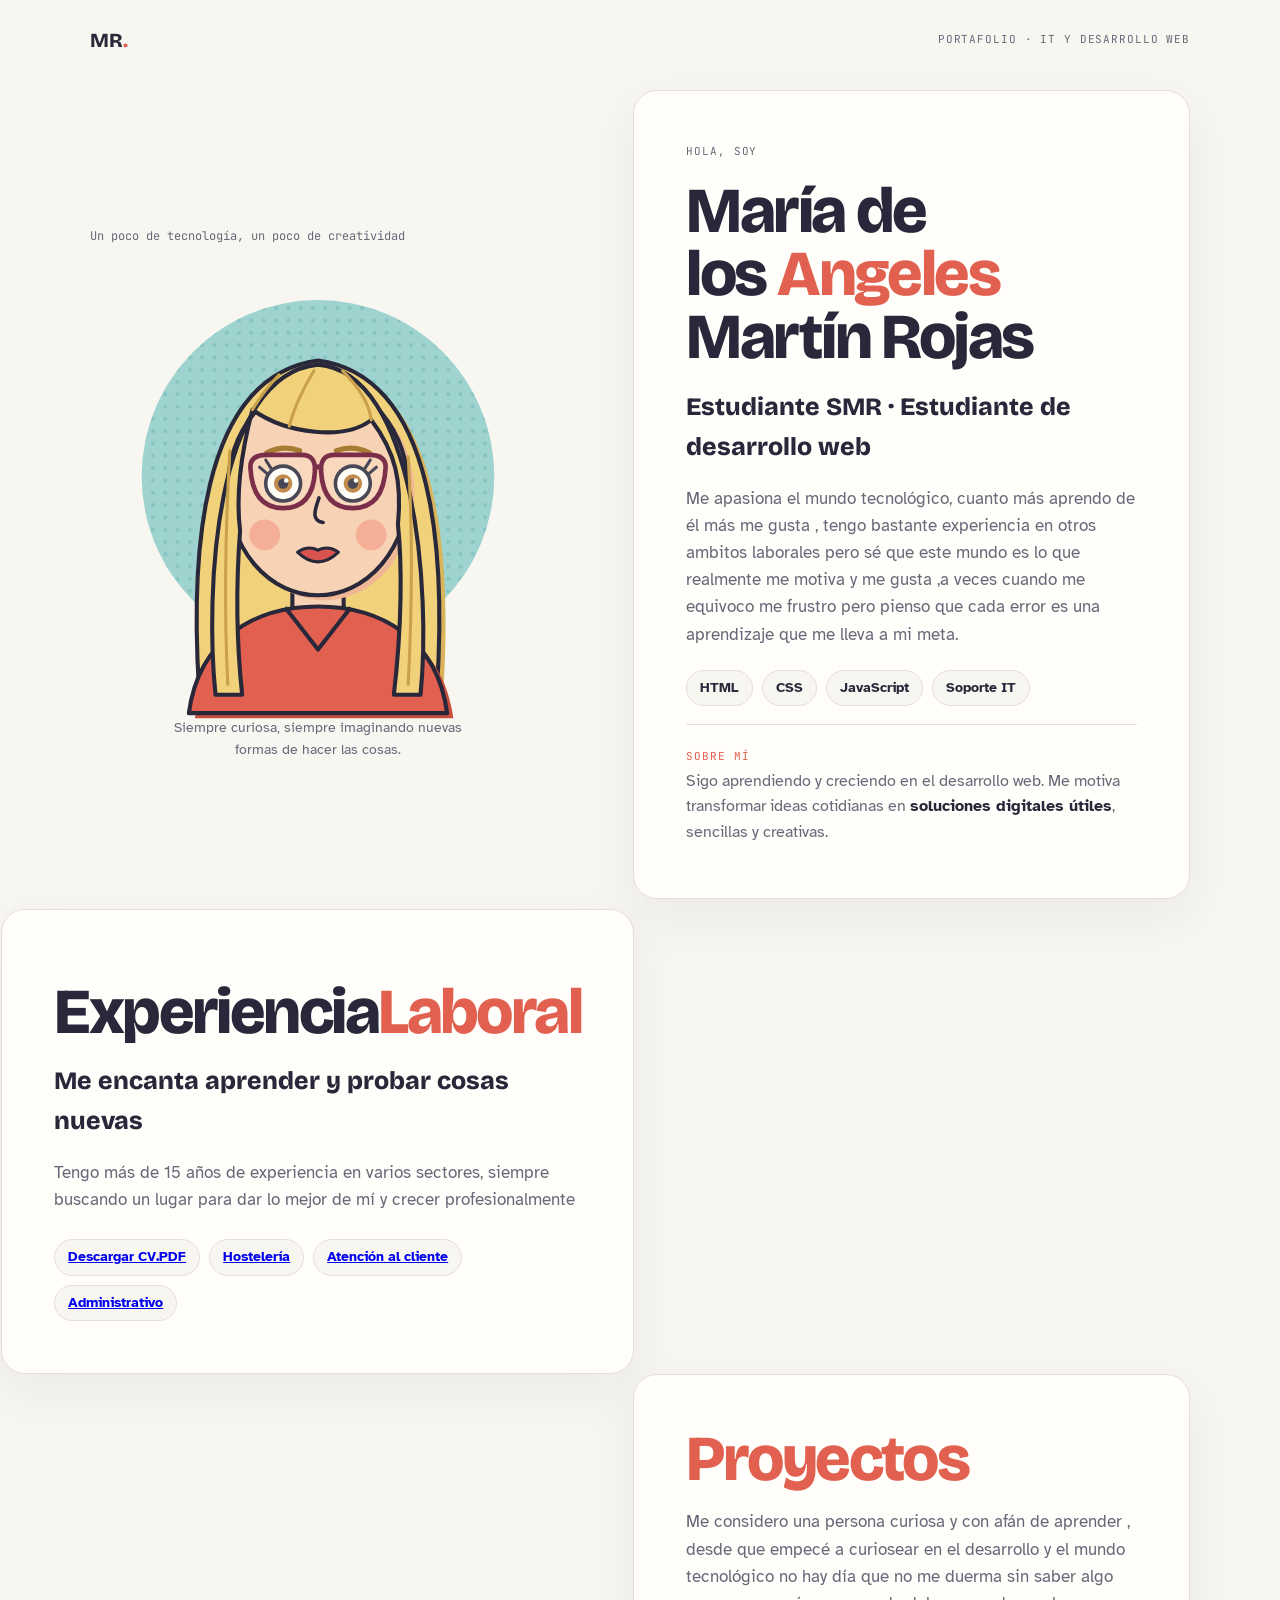
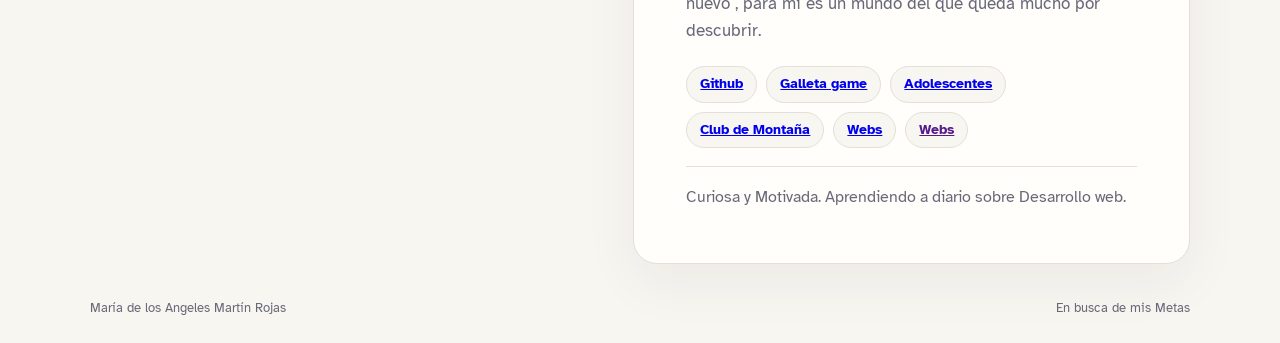
==== Portfolio.html @ 9d1d09c6 "first commit" ====
<!doctype html>
<html lang="es">
  <head>
    <meta charset="utf-8" />
    <meta
      name="viewport"
      content="width=device-width,initial-scale=1,viewport-fit=cover"
    />
    <meta name="theme-color" content="#f8f6f1" />
    <title>María de los Angeles Martín Rojas | Portafolio</title>
    <link
      rel="stylesheet"
      href="https://fonts.googleapis.com/css2?family=Bricolage+Grotesque:opsz,wght@12..96,500;12..96,800&family=Atkinson+Hyperlegible:wght@400;700&family=JetBrains+Mono:wght@400;600&display=swap"
    />
    <link rel="stylesheet" href="styles.css" />
  </head>
  <body>
    <div class="wrap">
      <header class="site-header">
        <a class="brand" href="#" aria-label="María Martín Rojas, inicio"
          >MR<span>.</span></a
        >
        <span class="eyebrow">Portafolio · IT y desarrollo web</span>
      </header>

      <main>
        <section class="demo" aria-label="Presentación">
          <div class="stage-box">
            <span class="portrait-label"
              >Un poco de tecnología, un poco de creatividad</span>
            
            <div
              class="stage"
              id="stage"
              role="img"
              aria-label="Avatar ilustrado" >
              <div class="scene" id="scene"></div>
            </div>
            <p class="caption">
              Siempre curiosa, siempre imaginando nuevas formas de hacer las
              cosas.
            </p>
          </div>

          <article class="panel">
            <span class="eyebrow">Hola, soy</span>
            <h1>María de los <em>Angeles</em> Martín Rojas</h1>
            <p class="role">
              Estudiante SMR <span aria-hidden="true">·</span> Estudiante de
              desarrollo web
            </p>
            <p class="intro">
              Me apasiona el mundo tecnológico, cuanto más aprendo de él más me
              gusta , tengo bastante experiencia en otros ambitos laborales pero
              sé que este mundo es lo que realmente me motiva y me gusta ,a
              veces cuando me equivoco me frustro pero pienso que cada error es
              una aprendizaje que me lleva a mi meta.
            </p>
            <ul class="skills" aria-label="Conocimientos">
              <li>HTML</li>
              <li>CSS</li>
              <li>JavaScript</li>
              <li>Soporte IT</li>
            </ul>
            <div class="about">
              <span class="more">Sobre mí</span>
              <p>
                Sigo aprendiendo y creciendo en el desarrollo web. Me motiva
                transformar ideas cotidianas en
                <strong>soluciones digitales útiles</strong>, sencillas y
                creativas.
              </p>
            </div>
          </article>
          </section>
<!-- Seccion trabajo -->

<section class="demo" aria-label="Presentación">
          <div class="stage-box">
            <span class="portrait-label"></span>
          <article class="panel">
            <span class="eyebrow"></span>
            <h1>Experiencia<em>Laboral</em></h1>
            <p class="role">
              <span aria-hidden="true"> Me encanta aprender y probar cosas nuevas</span> 
            </p>
            <p class="intro">
              Tengo más de 15 años de experiencia en varios sectores, siempre buscando un lugar para dar lo mejor de mí y crecer profesionalmente
             
            </p>
            <ul class="skills" aria-label="Conocimientos">
               <ul class="skills" aria-label="Conocimientos">
                <li><a href="mariancv.pdf" download alt = "descargar cv en pdf">Descargar CV.PDF</a> </li>
              <li><a href="trabajos.html" target="_blank">Hostelería</a> </li>
              <li> <a href="trabajosdependienta.html" target="_blank">Atención al cliente</a></li>
              <li> <a href="trabajosadministrativa.html" target="_blank">Administrativo</a></li>
            </ul>
             </div>
          </article>
</section>

<!-- seccion Proyectos -->

<!-- prueba -->
<section class="demo" aria-label="Presentación">
          <div class="stage-box">  </div>
          <article class="panel">
            <h1><em>Proyectos</em></h1>
            <p class="intro">
         Me considero una persona curiosa y con afán de aprender , desde que empecé a curiosear en el desarrollo y el mundo tecnológico no hay día que no me duerma sin saber algo nuevo , para mí es un mundo del que queda mucho por descubrir.
            </p>
            <ul class="skills" aria-label="Conocimientos">
               <li><a href="https://github.com/marianmmr8" target="_blank">Github</a></li>
                <li><a href="https://github.com/marianmmr8/galletagame" target="_blank">Galleta game</a> </li>
              <li> <a href="https://github.com/marianmmr8/adolescentes" target="_blank">Adolescentes</a></li>
              <li> <a href="https://github.com/marianmmr8/Clubdemontana" target="_blank">Club de Montaña</a></li>
            <li> <a href="https://github.com/marianmmr8/miprimeritaweb-main" target="_blank">Webs</a></li>
              <li> <a href="" target="_blank">Webs</a></li>
            </ul>
            <div class="about">
             <p> Curiosa y Motivada. Aprendiendo a diario sobre Desarrollo web. </p>
            </div>
          </article>
          </section>  
         
        </section>
      </main>

      <footer class="site-footer">
        <span>María de los Angeles Martín Rojas</span>
        <span>En busca de mis Metas</span>
      </footer>
    </div>
  
    <script src="script.js" defer></script>
  </body>
</html>
---- styles.css ----
:root {
  color-scheme: light;
  --paper: #f8f6f1;
  --panel: #fffefa;
  --fg: #28283a;
  --muted: #686879;
  --rule: #e4e0d8;
  --accent: #e2604f;
  --accent-ink: #ffffff;
  --line: #28283a;
  --white: #fffdf8;
  --display: "Bricolage Grotesque", "Arial Narrow", system-ui, sans-serif;
  --body: "Atkinson Hyperlegible", system-ui, -apple-system, "Segoe UI", sans-serif;
  --mono: "JetBrains Mono", ui-monospace, "SFMono-Regular", Menlo, monospace;
}

* { box-sizing: border-box; }
html { scroll-behavior: smooth; }
body {
  margin: 0;
  min-height: 100vh;
  background: var(--paper);
  color: var(--fg);
  font-family: var(--body);
  font-size: 16px;
  line-height: 1.6;
  padding: 24px;
}
.wrap { max-width: 1100px; min-height: calc(100vh - 48px); margin: 0 auto; display: grid; grid-template-rows: auto 1fr auto; gap: 34px; }
.site-header { display: flex; justify-content: space-between; align-items: center; gap: 20px; }
.brand { font-family: var(--display); font-weight: 800; font-size: 20px; text-decoration: none; color: var(--fg); }
.brand span { color: var(--accent); }
.eyebrow { font-family: var(--mono); font-size: 11px; letter-spacing: .08em; text-transform: uppercase; color: var(--muted); }
.demo { display: grid; grid-template-columns: minmax(0, .9fr) minmax(0, 1.1fr); gap: clamp(28px, 7vw, 88px); align-items: center; }
.stage-box { display: grid; gap: 10px; min-width: 0; justify-items: center; }
.portrait-label { justify-self: start; font-family: var(--mono); font-size: 12px; color: var(--muted); }
.stage {
  --x: 0; --y: 0; --amp: .8;
  position: relative; width: 100%; max-width: 410px; aspect-ratio: 400 / 440;
  margin: 0 auto; perspective: 1400px; touch-action: pan-y;
}
.head, .scene { position: absolute; inset: 0; transform-style: preserve-3d; }
.scene.enter { animation: enter .45s cubic-bezier(.3,.7,.2,1); }
@keyframes enter { from { opacity: 0; translate: 0 18px; } to { opacity: 1; translate: 0 0; } }
.head { transform: rotate(calc(var(--x) * 3deg)); transform-origin: 50% 70%; }
.layer {
  position: absolute; inset: 0;
  transform: translate3d(
    calc(var(--x) * var(--dx) * var(--amp) * 1px),
    calc(var(--y) * var(--dy) * var(--amp) * 1px),
    0);
  transition: opacity .25s, filter .25s;
  will-change: transform;
}
.layer svg { width: 100%; height: 100%; display: block; overflow: visible; }
.blink svg { transform-origin: 50% 50.5%; animation: blink 5.5s infinite; }
@keyframes blink { 0%, 95%, 100% { transform: scaleY(1); } 97% { transform: scaleY(.08); } }
.caption { max-width: 34ch; text-align: center; margin: 0; color: var(--muted); font-size: 14px; }
.panel { background: var(--panel); border: 1px solid var(--rule); border-radius: 24px; padding: clamp(26px, 5vw, 52px); display: grid; gap: 18px; min-width: 0; box-shadow: 0 18px 55px rgba(40,40,58,.06); }
.panel h1 { font-family: var(--display); font-weight: 800; font-size: clamp(38px, 5vw, 64px); line-height: .99; margin: 0; letter-spacing: -.04em; text-wrap: balance; }
.panel h1 em { font-style: normal; color: var(--accent); }
.role { font-family: var(--display); font-weight: 800; font-size: clamp(19px, 2.2vw, 25px); margin: 0; }
.intro { color: var(--muted); margin: 0; font-size: 17px; }
.skills { display: flex; flex-wrap: wrap; gap: 9px; margin: 4px 0 0; padding: 0; list-style: none; }
.skills li { border: 1px solid var(--rule); border-radius: 999px; padding: 6px 13px; background: var(--paper); font-size: 14px; font-weight: 700; }
.about { border-top: 1px solid var(--rule); padding-top: 18px; color: var(--muted); }
.about p { margin: 0; }
.about strong { color: var(--fg); }
.more { font-family: var(--mono); font-size: 11px; letter-spacing: .08em; text-transform: uppercase; color: var(--accent); }
.site-footer { display: flex; justify-content: space-between; gap: 12px; color: var(--muted); font-size: 13px; }
@media (max-width: 760px) {
  body { padding: 18px; }
  .wrap { min-height: calc(100vh - 36px); gap: 24px; }
  .demo { grid-template-columns: 1fr; gap: 18px; }
  .stage { max-width: 330px; }
  .portrait-label { justify-self: center; }
  .panel { padding: 28px; }
}
@media (max-width: 420px) {
  .site-header { align-items: flex-start; flex-direction: column; gap: 4px; }
  .panel { padding: 24px 20px; }
  .site-footer { flex-direction: column; gap: 2px; }
}
@media (prefers-reduced-motion: reduce) {
  html { scroll-behavior: auto; }
  *, *::before, *::after { animation-duration: .01ms !important; animation-iteration-count: 1 !important; transition-duration: .01ms !important; }
}
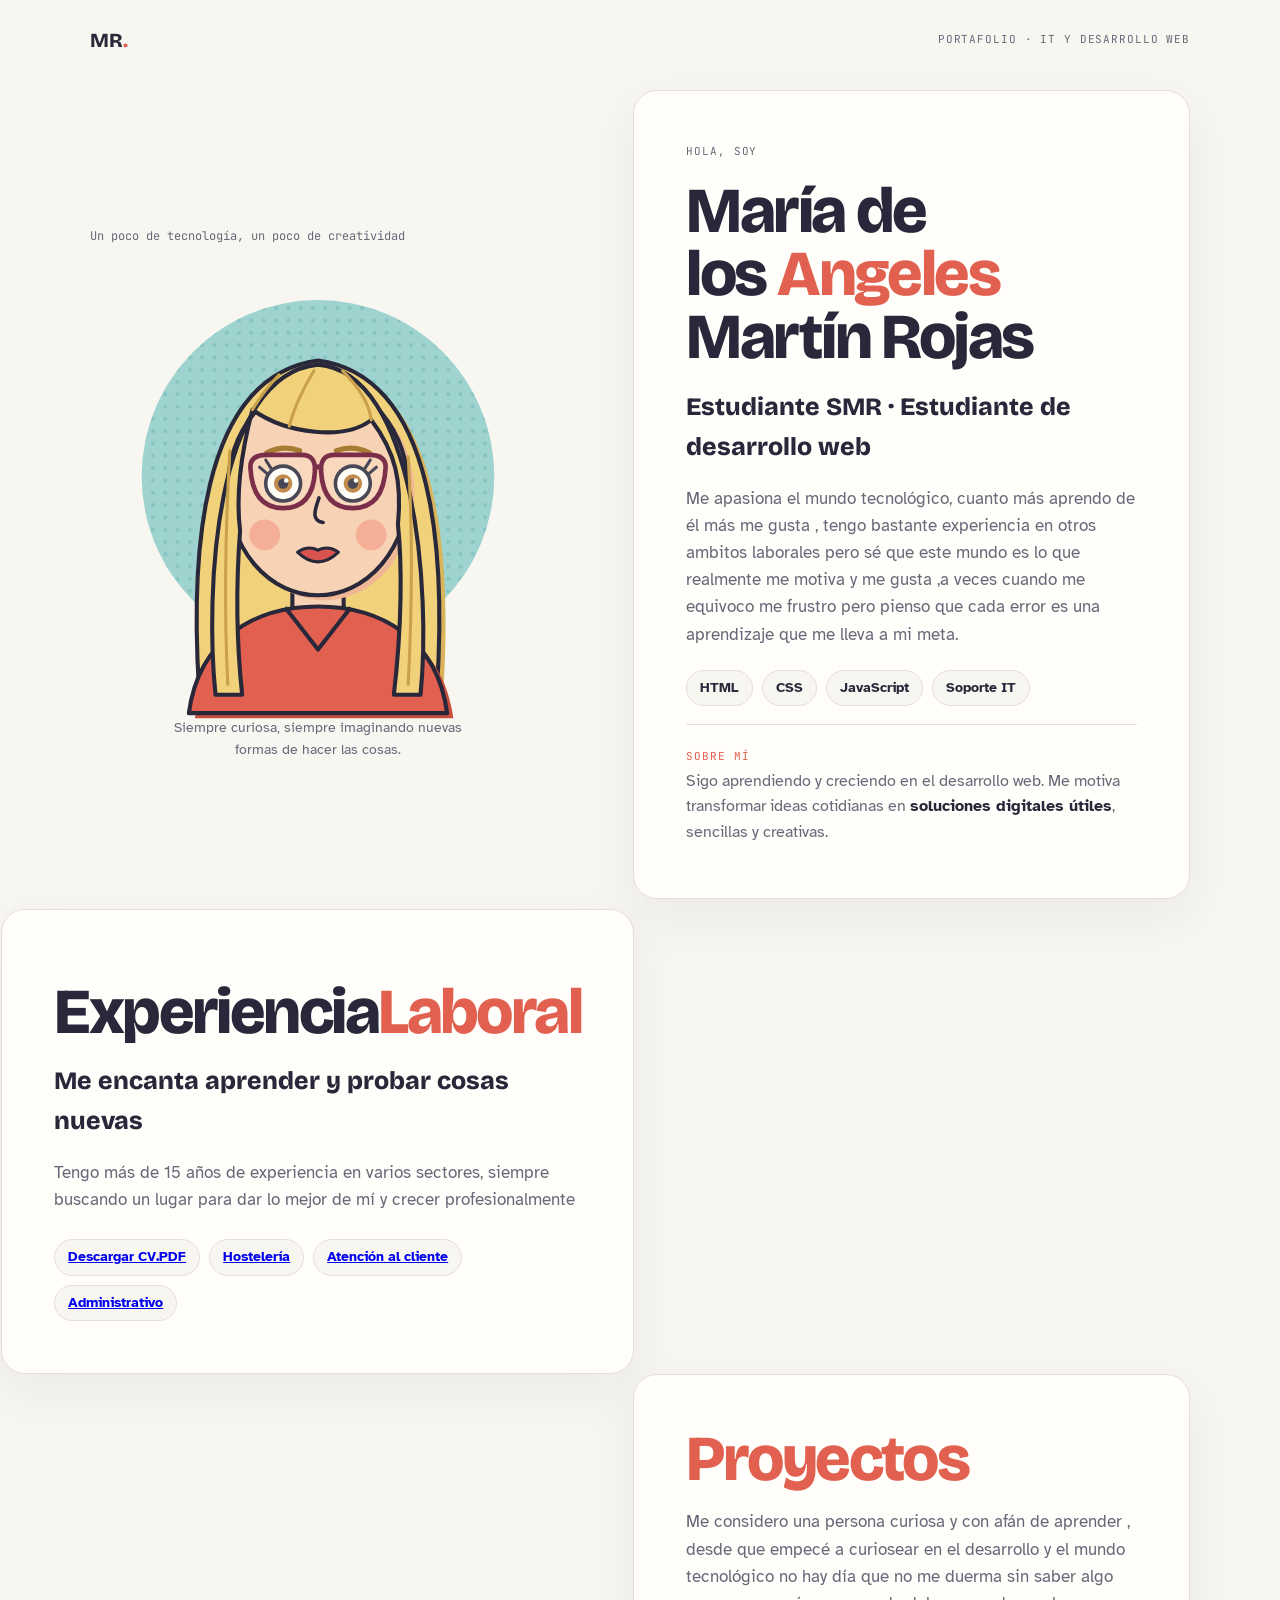
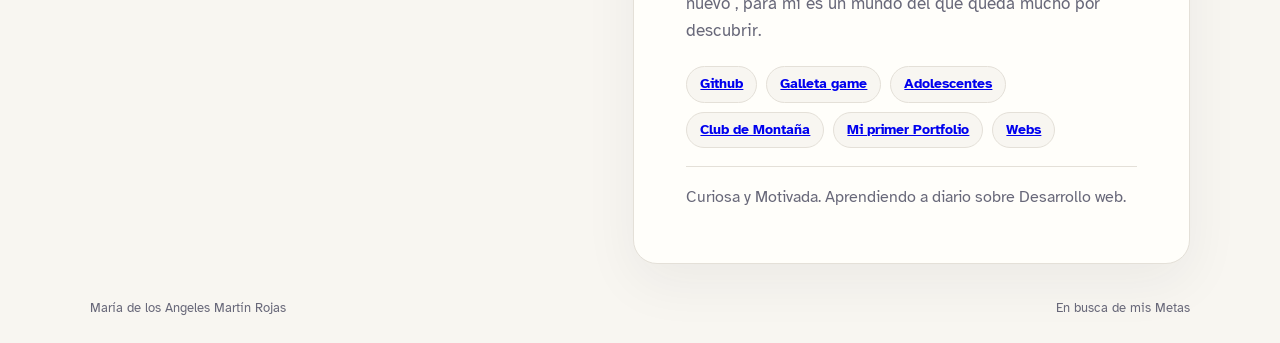
==== commit 4038503e: "portfolio incluido" ====
--- a/Portfolio.html
+++ b/Portfolio.html
@@ -100,8 +100,6 @@
 </section>
 
 <!-- seccion Proyectos -->
-
-<!-- prueba -->
 <section class="demo" aria-label="Presentación">
           <div class="stage-box">  </div>
           <article class="panel">
@@ -114,9 +112,10 @@
                 <li><a href="https://github.com/marianmmr8/galletagame" target="_blank">Galleta game</a> </li>
               <li> <a href="https://github.com/marianmmr8/adolescentes" target="_blank">Adolescentes</a></li>
               <li> <a href="https://github.com/marianmmr8/Clubdemontana" target="_blank">Club de Montaña</a></li>
-            <li> <a href="https://github.com/marianmmr8/miprimeritaweb-main" target="_blank">Webs</a></li>
-              <li> <a href="" target="_blank">Webs</a></li>
+            <li> <a href="github.com-marianmmr8-Portfolio-cv-Marian" target="_blank">Mi primer Portfolio</a></li>
+              <li> <a href="https://github.com/marianmmr8/miprimeritaweb-main" target="_blank">Webs</a></li>
             </ul>
+          
             <div class="about">
              <p> Curiosa y Motivada. Aprendiendo a diario sobre Desarrollo web. </p>
             </div>
